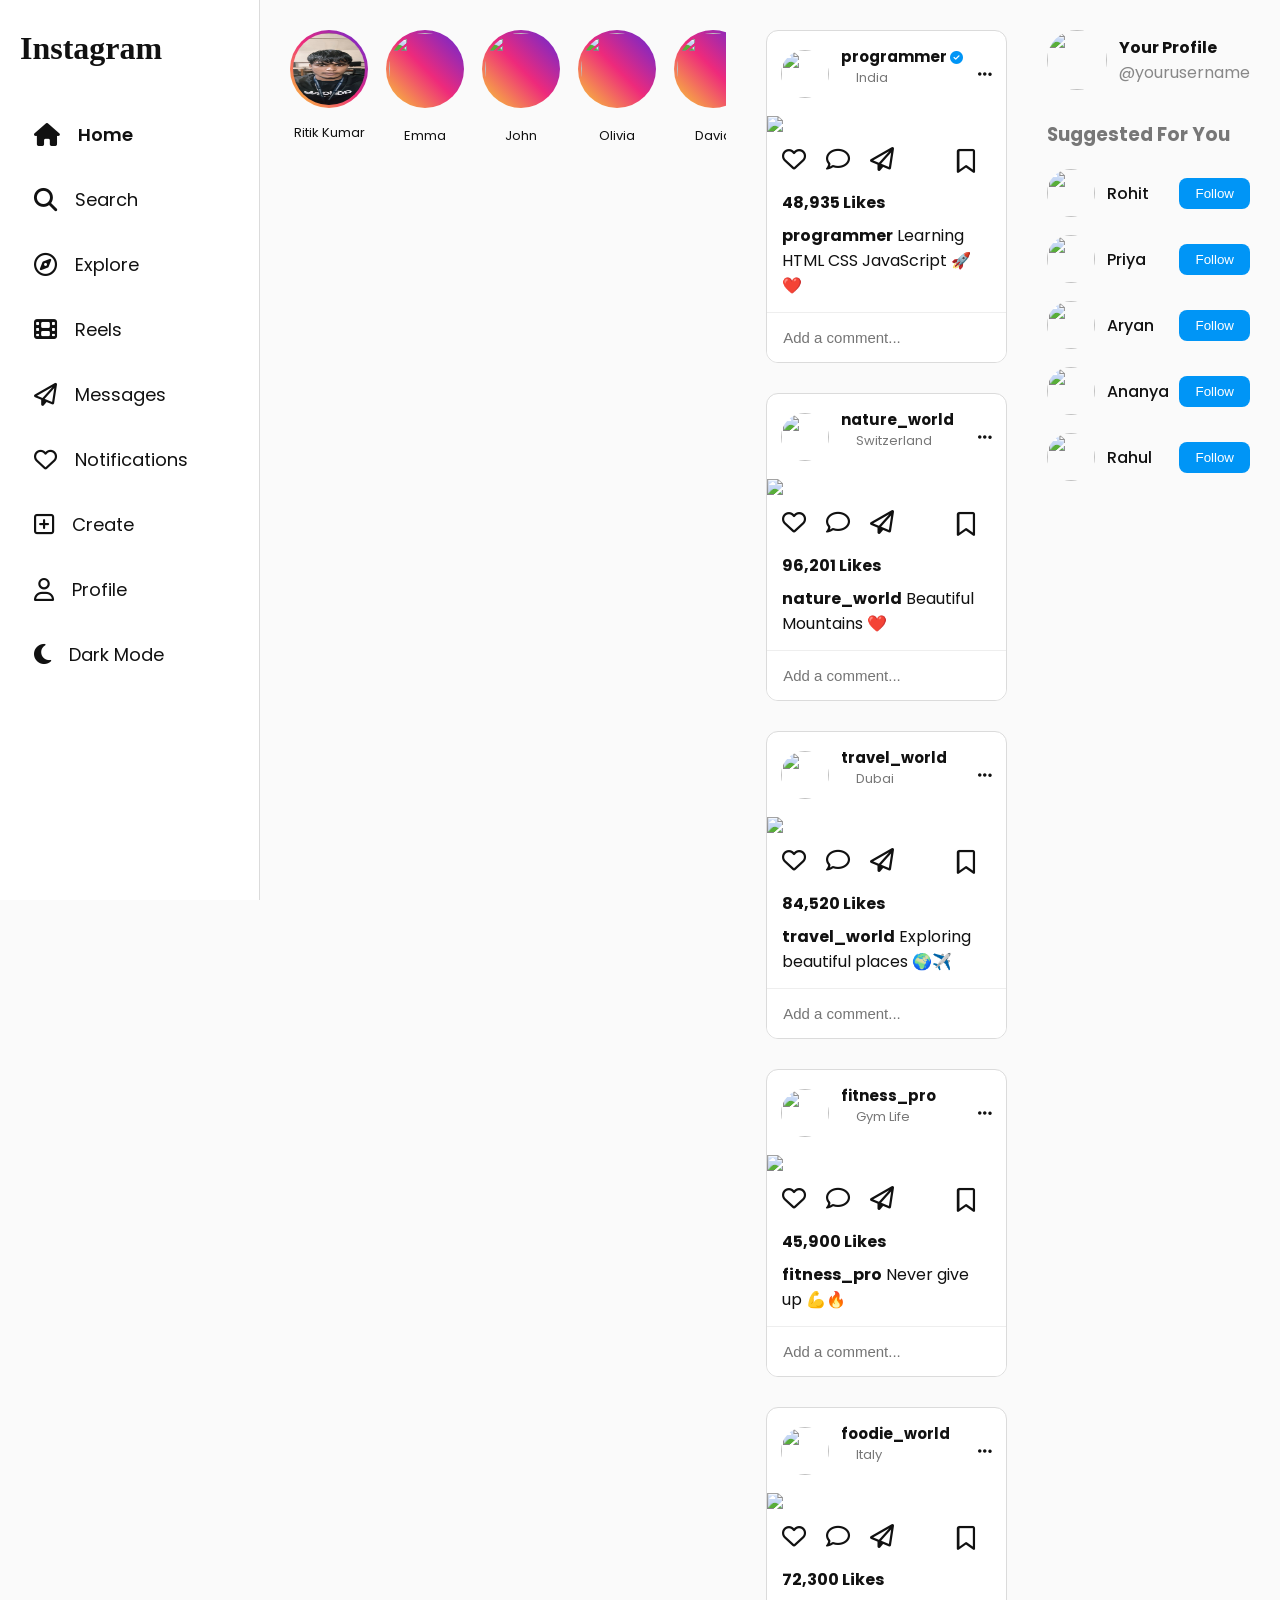
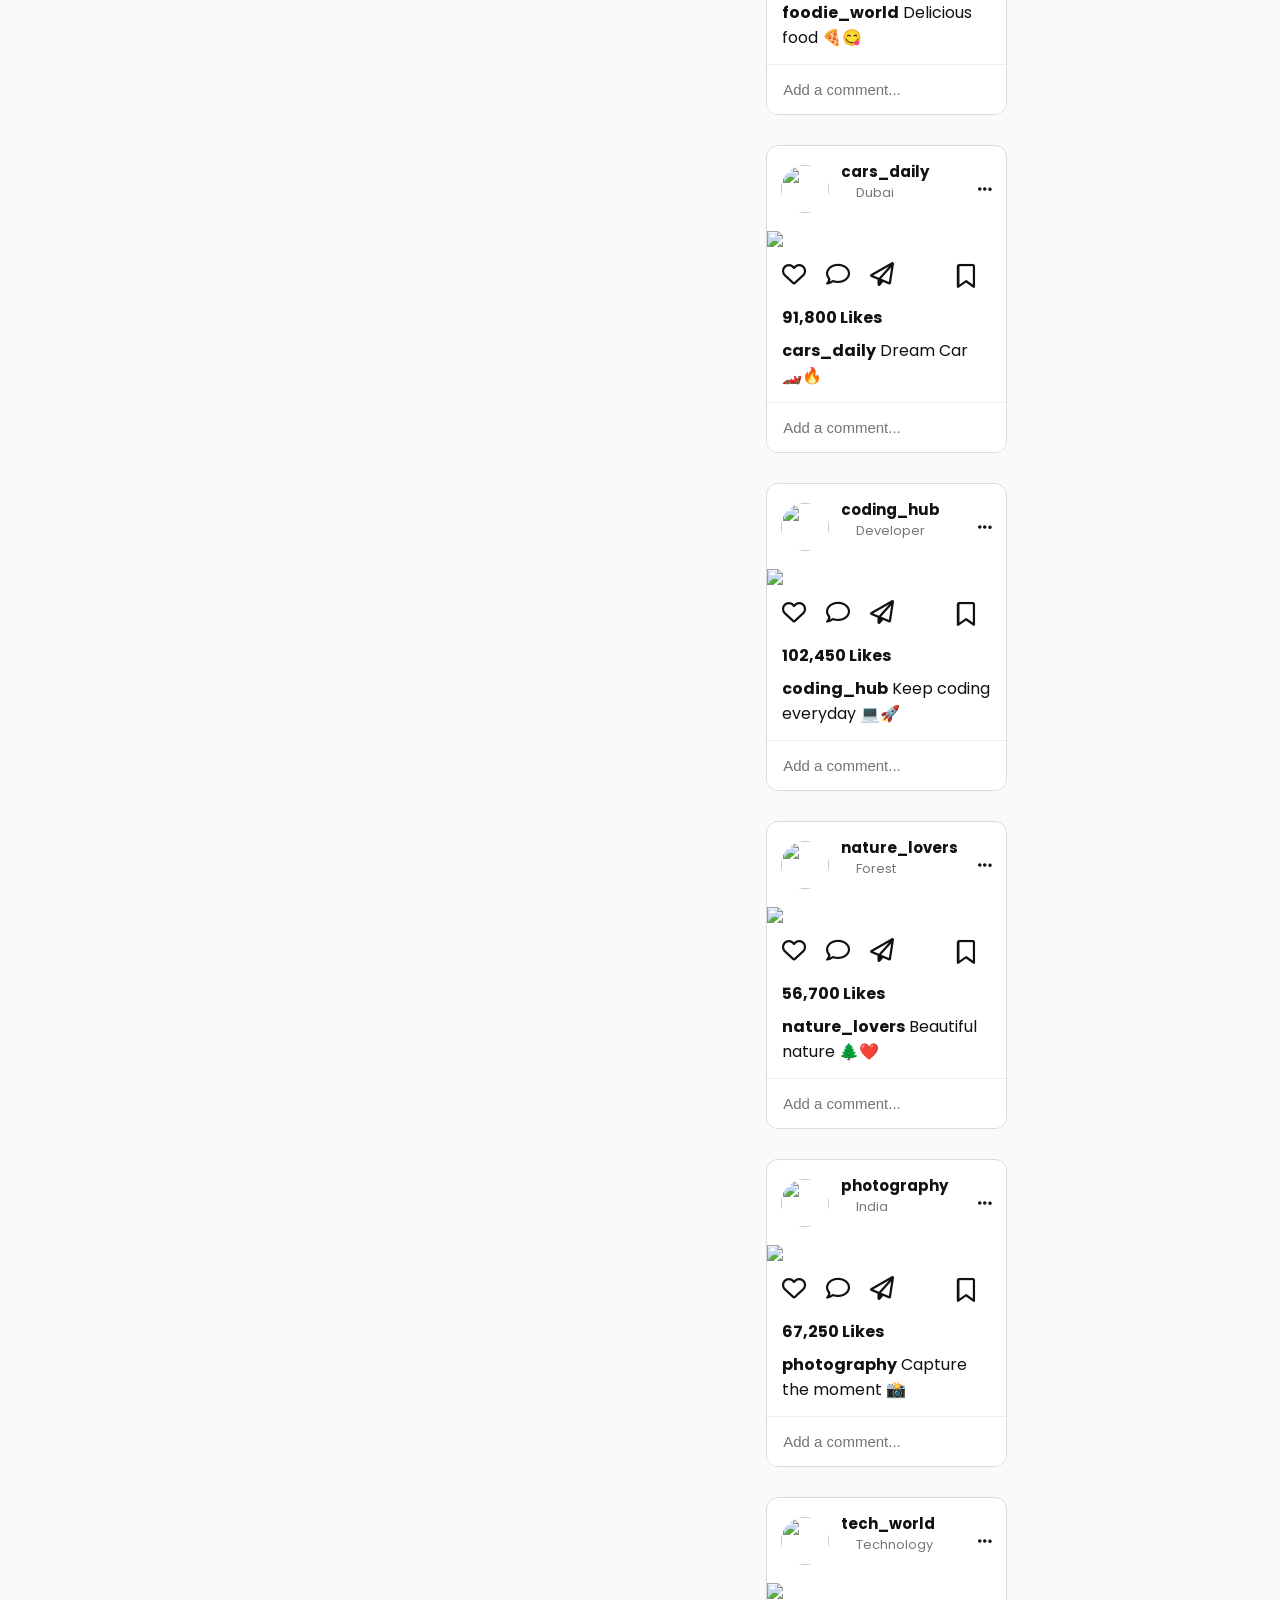
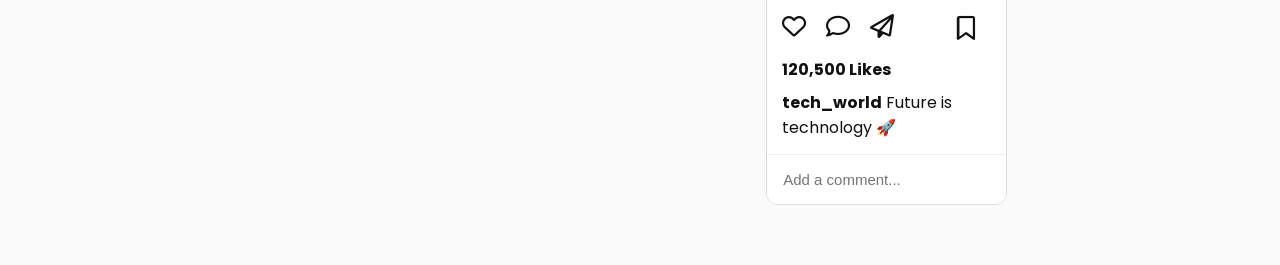
==== INSTAGRAM CLON/index.html @ 10391f7f "Auto Backup Wed 07/29/2026 21:56:53.97" ====
<!DOCTYPE html>
<html lang="en">

<head>

    <meta charset="UTF-8">
    <meta name="viewport" content="width=device-width, initial-scale=1.0">

    <title>Instagram Clone</title>

    <link rel="stylesheet" href="style.css">

    <link rel="preconnect" href="https://fonts.googleapis.com">
    <link rel="preconnect" href="https://fonts.gstatic.com" crossorigin>

    <link href="https://fonts.googleapis.com/css2?family=Poppins:wght@300;400;500;600;700&display=swap"
        rel="stylesheet">

    <link rel="stylesheet" href="https://cdnjs.cloudflare.com/ajax/libs/font-awesome/6.7.2/css/all.min.css" />

</head>

<body>

    <!-- ================= Sidebar ================= -->

    <div class="sidebar">

        <h1 class="logo">Instagram</h1>

        <ul>

            <li class="active">
                <i class="fa-solid fa-house"></i>
                <span>Home</span>
            </li>

            <li>
                <i class="fa-solid fa-magnifying-glass"></i>
                <span>Search</span>
            </li>

            <li>
                <i class="fa-regular fa-compass"></i>
                <span>Explore</span>
            </li>

            <li>
                <i class="fa-solid fa-film"></i>
                <span>Reels</span>
            </li>

            <li>
                <i class="fa-regular fa-paper-plane"></i>
                <span>Messages</span>
            </li>

            <li>
                <i class="fa-regular fa-heart"></i>
                <span>Notifications</span>
            </li>

            <li>
                <i class="fa-regular fa-square-plus"></i>
                <span>Create</span>
            </li>

            <li>
                <i class="fa-regular fa-user"></i>
                <span>Profile</span>
            </li>
            <li id="darkMode">
                <i class="fa-solid fa-moon"></i>
                <span>Dark Mode</span>
            </li>

        </ul>

    </div>

    <!-- ================= Main ================= -->

    <div class="main">

        <!-- Stories -->

        <div class="stories">

            <div class="story">

                <img src="myimage.jpeg" alt="Ritik">
                
                <p>Ritik Kumar</p>
            </div>

            <div class="story">
                <img src="https://i.pravatar.cc/100?img=2">
                <p>Emma</p>
            </div>

            <div class="story">
                <img src="https://i.pravatar.cc/100?img=3">
                <p>John</p>
            </div>

            <div class="story">
                <img src="https://i.pravatar.cc/100?img=4">
                <p>Olivia</p>
            </div>

            <div class="story">
                <img src="https://i.pravatar.cc/100?img=5">
                <p>David</p>
            </div>

            <div class="story">
                <img src="https://i.pravatar.cc/100?img=6">
                <p>Sophia</p>
            </div>

            <div class="story">
                <img src="https://i.pravatar.cc/100?img=7">
                <p>Noah</p>
            </div>

            <div class="story">
                <img src="https://i.pravatar.cc/100?img=8">
                <p>James</p>
            </div>

            <div class="story">
                <img src="https://i.pravatar.cc/100?img=9">
                <p>Lucas</p>
            </div>

            <div class="story">
                <img src="https://i.pravatar.cc/100?img=10">
                <p>Emily</p>
            </div>

        </div>

        <!-- Feed -->

        <div class="feed">

            <!-- POST 1 -->

            <div class="post">

                <div class="post-header">

                    <div class="profile">

                        <img src="https://i.pravatar.cc/100?img=12">

                        <div>

                            <h3>programmer <i class="fa-solid fa-circle-check verify"></i></h3>

                            <p>India</p>

                        </div>

                    </div>

                    <i class="fa-solid fa-ellipsis"></i>

                </div>

                <img class="post-img" src="https://picsum.photos/700/700?random=1">

                <div class="actions">

                    <div>

                        <i class="fa-regular fa-heart like"></i>

                        <i class="fa-regular fa-comment"></i>

                        <i class="fa-regular fa-paper-plane"></i>

                    </div>

                    <i class="fa-regular fa-bookmark"></i>

                </div>

                <h4>48,935 Likes</h4>

                <p>

                    <b>programmer</b>

                    Learning HTML CSS JavaScript 🚀❤️

                </p>

                <input type="text" placeholder="Add a comment...">

            </div>

            <!-- POST 2 -->

            <div class="post">

                <div class="post-header">

                    <div class="profile">

                        <img src="https://i.pravatar.cc/100?img=25">

                        <div>

                            <h3>nature_world</h3>

                            <p>Switzerland</p>

                        </div>

                    </div>

                    <i class="fa-solid fa-ellipsis"></i>

                </div>

                <img class="post-img" src="https://picsum.photos/700/700?random=2">

                <div class="actions">

                    <div>

                        <i class="fa-regular fa-heart like"></i>

                        <i class="fa-regular fa-comment"></i>

                        <i class="fa-regular fa-paper-plane"></i>

                    </div>

                    <i class="fa-regular fa-bookmark"></i>

                </div>

                <h4>96,201 Likes</h4>

                <p>

                    <b>nature_world</b>

                    Beautiful Mountains ❤️

                </p>

                <input type="text" placeholder="Add a comment...">

            </div>
            <!-- POST 3 -->

            <div class="post">

                <div class="post-header">
                    <div class="profile">

                        <img src="https://i.pravatar.cc/100?img=55">

                        <div>
                            <h3>travel_world</h3>
                            <p>Dubai</p>
                        </div>

                    </div>

                    <i class="fa-solid fa-ellipsis"></i>
                </div>

                <img class="post-img" src="https://picsum.photos/700/700?random=3">

                <div class="actions">
                    <div>
                        <i class="fa-regular fa-heart like"></i>
                        <i class="fa-regular fa-comment"></i>
                        <i class="fa-regular fa-paper-plane"></i>
                    </div>

                    <i class="fa-regular fa-bookmark"></i>
                </div>

                <h4>84,520 Likes</h4>
                <p><b>travel_world</b> Exploring beautiful places 🌍✈️</p>

                <input type="text" placeholder="Add a comment...">

            </div>


            <!-- POST 4 -->

            <div class="post">

                <div class="post-header">

                    <div class="profile">

                        <img src="https://i.pravatar.cc/100?img=60">

                        <div>
                            <h3>fitness_pro</h3>
                            <p>Gym Life</p>
                        </div>

                    </div>

                    <i class="fa-solid fa-ellipsis"></i>

                </div>

                <img class="post-img" src="https://picsum.photos/700/700?random=4">

                <div class="actions">
                    <div>
                        <i class="fa-regular fa-heart like"></i>
                        <i class="fa-regular fa-comment"></i>
                        <i class="fa-regular fa-paper-plane"></i>
                    </div>

                    <i class="fa-regular fa-bookmark"></i>
                </div>

                <h4>45,900 Likes</h4>

                <p><b>fitness_pro</b> Never give up 💪🔥</p>

                <input type="text" placeholder="Add a comment...">

            </div>


            <!-- POST 5 -->

            <div class="post">

                <div class="post-header">

                    <div class="profile">

                        <img src="https://i.pravatar.cc/100?img=20">

                        <div>
                            <h3>foodie_world</h3>
                            <p>Italy</p>
                        </div>

                    </div>

                    <i class="fa-solid fa-ellipsis"></i>

                </div>

                <img class="post-img" src="https://picsum.photos/700/700?random=5">

                <div class="actions">

                    <div>
                        <i class="fa-regular fa-heart like"></i>
                        <i class="fa-regular fa-comment"></i>
                        <i class="fa-regular fa-paper-plane"></i>
                    </div>

                    <i class="fa-regular fa-bookmark"></i>

                </div>

                <h4>72,300 Likes</h4>

                <p><b>foodie_world</b> Delicious food 🍕😋</p>

                <input type="text" placeholder="Add a comment...">

            </div>


            <!-- POST 6 -->

            <div class="post">

                <div class="post-header">

                    <div class="profile">

                        <img src="https://i.pravatar.cc/100?img=15">

                        <div>
                            <h3>cars_daily</h3>
                            <p>Dubai</p>
                        </div>

                    </div>

                    <i class="fa-solid fa-ellipsis"></i>

                </div>

                <img class="post-img" src="https://picsum.photos/700/700?random=6">

                <div class="actions">

                    <div>
                        <i class="fa-regular fa-heart like"></i>
                        <i class="fa-regular fa-comment"></i>
                        <i class="fa-regular fa-paper-plane"></i>
                    </div>

                    <i class="fa-regular fa-bookmark"></i>

                </div>

                <h4>91,800 Likes</h4>

                <p><b>cars_daily</b> Dream Car 🏎️🔥</p>

                <input type="text" placeholder="Add a comment...">

            </div>


            <!-- POST 7 -->

            <div class="post">

                <div class="post-header">

                    <div class="profile">

                        <img src="https://i.pravatar.cc/100?img=8">

                        <div>
                            <h3>coding_hub</h3>
                            <p>Developer</p>
                        </div>

                    </div>

                    <i class="fa-solid fa-ellipsis"></i>

                </div>

                <img class="post-img" src="https://picsum.photos/700/700?random=7">

                <div class="actions">

                    <div>
                        <i class="fa-regular fa-heart like"></i>
                        <i class="fa-regular fa-comment"></i>
                        <i class="fa-regular fa-paper-plane"></i>
                    </div>

                    <i class="fa-regular fa-bookmark"></i>

                </div>

                <h4>102,450 Likes</h4>

                <p><b>coding_hub</b> Keep coding everyday 💻🚀</p>

                <input type="text" placeholder="Add a comment...">

            </div>


            <!-- POST 8 -->

            <div class="post">

                <div class="post-header">

                    <div class="profile">

                        <img src="https://i.pravatar.cc/100?img=30">

                        <div>
                            <h3>nature_lovers</h3>
                            <p>Forest</p>
                        </div>

                    </div>

                    <i class="fa-solid fa-ellipsis"></i>

                </div>

                <img class="post-img" src="https://picsum.photos/700/700?random=8">

                <div class="actions">

                    <div>
                        <i class="fa-regular fa-heart like"></i>
                        <i class="fa-regular fa-comment"></i>
                        <i class="fa-regular fa-paper-plane"></i>
                    </div>

                    <i class="fa-regular fa-bookmark"></i>

                </div>

                <h4>56,700 Likes</h4>

                <p><b>nature_lovers</b> Beautiful nature 🌲❤️</p>

                <input type="text" placeholder="Add a comment...">

            </div>


            <!-- POST 9 -->

            <div class="post">

                <div class="post-header">

                    <div class="profile">

                        <img src="https://i.pravatar.cc/100?img=35">

                        <div>
                            <h3>photography</h3>
                            <p>India</p>
                        </div>

                    </div>

                    <i class="fa-solid fa-ellipsis"></i>

                </div>

                <img class="post-img" src="https://picsum.photos/700/700?random=9">

                <div class="actions">

                    <div>
                        <i class="fa-regular fa-heart like"></i>
                        <i class="fa-regular fa-comment"></i>
                        <i class="fa-regular fa-paper-plane"></i>
                    </div>

                    <i class="fa-regular fa-bookmark"></i>

                </div>

                <h4>67,250 Likes</h4>

                <p><b>photography</b> Capture the moment 📸</p>

                <input type="text" placeholder="Add a comment...">

            </div>


            <!-- POST 10 -->

            <div class="post">

                <div class="post-header">

                    <div class="profile">

                        <img src="https://i.pravatar.cc/100?img=40">

                        <div>
                            <h3>tech_world</h3>
                            <p>Technology</p>
                        </div>

                    </div>

                    <i class="fa-solid fa-ellipsis"></i>

                </div>

                <img class="post-img" src="https://picsum.photos/700/700?random=10">

                <div class="actions">

                    <div>
                        <i class="fa-regular fa-heart like"></i>
                        <i class="fa-regular fa-comment"></i>
                        <i class="fa-regular fa-paper-plane"></i>
                    </div>

                    <i class="fa-regular fa-bookmark"></i>

                </div>

                <h4>120,500 Likes</h4>

                <p><b>tech_world</b> Future is technology 🚀</p>

                <input type="text" placeholder="Add a comment...">

            </div>

        </div>
        

        <!-- Right Sidebar -->

        <div class="right">

            <div class="my-profile">

                <img src="https://i.pravatar.cc/100?img=35">

                <div>

                    <h4>Your Profile</h4>

                    <p>@yourusername</p>

                </div>

            </div>

            <h3 class="suggest">
                Suggested For You
            </h3>

            <div class="suggestion">

                <img src="https://i.pravatar.cc/100?img=44">

                <span>Rohit</span>

                <button>Follow</button>

            </div>

            <div class="suggestion">

                <img src="https://i.pravatar.cc/100?img=45">

                <span>Priya</span>

                <button>Follow</button>

            </div>

            <div class="suggestion">

                <img src="https://i.pravatar.cc/100?img=46">

                <span>Aryan</span>

                <button>Follow</button>

            </div>

            <div class="suggestion">

                <img src="https://i.pravatar.cc/100?img=47">

                <span>Ananya</span>

                <button>Follow</button>

            </div>

            <div class="suggestion">

                <img src="https://i.pravatar.cc/100?img=48">

                <span>Rahul</span>

                <button>Follow</button>

            </div>

        </div>

    </div>
    <!-- Mobile Bottom Navbar -->

    <div class="bottom-nav">

        <i class="fa-solid fa-house"></i>

        <i class="fa-solid fa-magnifying-glass"></i>

        <i class="fa-solid fa-film"></i>

        <i class="fa-regular fa-heart"></i>

        <i class="fa-regular fa-user"></i>

    </div>

    <script src="script.js"></script>

</body>

</html>
---- INSTAGRAM CLON/style.css ----
/* ===========================
   Google Reset
=========================== */

* {
    margin: 0;
    padding: 0;
    box-sizing: border-box;
}

body {
    font-family: 'Poppins', sans-serif;
    background: #fafafa;
    color: #111;
    display: flex;
}

/* ===========================
   Sidebar
=========================== */

.sidebar {
    width: 260px;
    height: 100vh;
    background: #fff;
    border-right: 1px solid #dbdbdb;
    position: fixed;
    left: 0;
    top: 0;
    padding: 30px 20px;
}

.logo {
    font-size: 32px;
    font-family: cursive;
    margin-bottom: 40px;
}

.sidebar ul {
    list-style: none;
}

.sidebar li {
    display: flex;
    align-items: center;
    gap: 18px;
    padding: 14px;
    margin-bottom: 10px;
    border-radius: 12px;
    cursor: pointer;
    transition: .3s;
    font-size: 18px;
}

.sidebar li:hover {
    background: #f2f2f2;
}

.sidebar li.active {
    font-weight: 600;
}

.sidebar i {
    font-size: 23px;
}

/* ===========================
   Main Layout
=========================== */

.main {
    margin-left: 260px;
    width: calc(100% - 260px);
    display: flex;
    justify-content: center;
    gap: 40px;
    padding: 30px;
}

/* ===========================
   Feed
=========================== */

.feed {
    width: 520px;
}

/* ===========================
   Stories
=========================== */

.stories {
    display: flex;
    gap: 18px;
    overflow-x: auto;
    margin-bottom: 30px;
    scrollbar-width: none;
}

.stories::-webkit-scrollbar {
    display: none;
}

.story {
    text-align: center;
    cursor: pointer;
}

.story img {
    width: 78px;
    height: 78px;
    border-radius: 50%;
    padding: 3px;
    background:
        linear-gradient(45deg,
            #f9ce34,
            #ee2a7b,
            #6228d7);
}

.story p {
    margin-top: 8px;
    font-size: 13px;
}

/* ===========================
   Post Card
=========================== */

.post {
    background: #fff;
    border: 1px solid #dbdbdb;
    border-radius: 12px;
    overflow: hidden;
    margin-bottom: 30px;
}

.post-header {
    display: flex;
    justify-content: space-between;
    align-items: center;
    padding: 14px;
}

.profile {
    display: flex;
    align-items: center;
    gap: 12px;
}

.profile img {
    width: 48px;
    height: 48px;
    border-radius: 50%;
}

.profile h3 {
    font-size: 15px;
}

.profile p {
    color: #777;
    font-size: 13px;
}

.verify {
    color: #0095f6;
    font-size: 13px;
}

.post-img {
    width: 100%;
    display: block;
}

.actions {
    display: flex;
    justify-content: space-between;
    align-items: center;
    padding: 15px;
}

.actions i {
    font-size: 24px;
    margin-right: 16px;
    cursor: pointer;
    transition: .25s;
}

.actions i:hover {
    transform: scale(1.15);
}

.post h4 {
    padding: 0 15px;
    margin-bottom: 8px;
}

.post p {
    padding: 0 15px;
    margin-bottom: 14px;
}

.post input {
    width: 100%;
    border: none;
    border-top: 1px solid #eee;
    padding: 16px;
    outline: none;
    font-size: 15px;
}

/* ===========================
   Right Panel
=========================== */

.right {
    width: 320px;
}

.my-profile {
    display: flex;
    align-items: center;
    gap: 12px;
    margin-bottom: 30px;
}

.my-profile img {
    width: 60px;
    height: 60px;
    border-radius: 50%;
}

.my-profile p {
    color: #888;
}

.suggest {
    margin-bottom: 20px;
    color: #777;
}

.suggestion {
    display: flex;
    align-items: center;
    justify-content: space-between;
    margin-bottom: 18px;
}

.suggestion img {
    width: 48px;
    height: 48px;
    border-radius: 50%;
}

.suggestion span {
    flex: 1;
    margin-left: 12px;
    font-weight: 500;
}

.suggestion button {
    background: #0095f6;
    color: #fff;
    border: none;
    padding: 8px 16px;
    border-radius: 8px;
    cursor: pointer;
    transition: .3s;
}

.suggestion button:hover {
    background: #0077cc;
}

/* ===========================
   Tablet
=========================== */

@media (max-width: 1024px) {

    .right {
        display: none;
    }

    .feed {
        width: 100%;
        max-width: 500px;
    }

    .main {
        margin-left: 90px;
        width: calc(100% - 90px);
        padding: 20px;
    }

    .sidebar {
        width: 90px;
    }

    .sidebar span {
        display: none;
    }

    .logo {
        font-size: 18px;
    }

}

/* ===========================
   Mobile
=========================== */

@media (max-width:768px) {

    body {
        display: block;
    }

    .sidebar {
        display: none;
    }

    .main {
        margin: 0;
        width: 100%;
        display: block;
        padding: 10px;
    }

    .feed {
        width: 100%;
        max-width: 100%;
    }

    .stories {
        gap: 12px;
    }

    .story img {
        width: 65px;
        height: 65px;
    }

    .post {
        border-radius: 0;
        border-left: none;
        border-right: none;
    }

}

/* ===========================
   Small Mobile
=========================== */

@media (max-width:480px) {

    .post-header h3 {
        font-size: 14px;
    }

    .post p {
        font-size: 14px;
    }

    .actions i {
        font-size: 22px;
    }

}


/* =========================
   Dark Mode
========================= */

body.dark {
    background: #000;
    color: white;
}


body.dark .sidebar,
body.dark .post {
    background: #121212;
    border-color: #333;
}


body.dark .sidebar li:hover {
    background: #222;
}


body.dark input {
    background: #121212;
    color: white;
    border-color: #333;
}


body.dark .profile p,
body.dark .my-profile p {
    color: #aaa;
}


/* Like Red */

.like.active {
    color: red;
}

/* =========================
 Mobile Bottom Navbar
========================= */

.bottom-nav {

    display: none;

}


/* Mobile */

@media(max-width:768px) {

    .bottom-nav {

        position: fixed;

        bottom: 0;

        left: 0;

        width: 100%;

        height: 60px;

        background: white;

        border-top: 1px solid #ddd;

        display: flex;

        justify-content: space-around;

        align-items: center;

        z-index: 1000;

    }


    .bottom-nav i {

        font-size: 22px;

        cursor: pointer;

    }


    body.dark .bottom-nav {

        background: #121212;

        border-color: #333;

    }


}

/* =========================
 Profile Page
========================= */


.profile-page {

    width: 700px;

    background: white;

    padding: 30px;

    border-radius: 15px;

}



.profile-top {

    display: flex;

    gap: 50px;

    align-items: center;

}



.profile-photo {

    width: 150px;

    height: 150px;

    border-radius: 50%;

}



.profile-info {

    flex: 1;

}



.profile-name {

    display: flex;

    align-items: center;

    gap: 10px;

    margin-bottom: 20px;

}



.profile-name button {

    border: none;

    padding: 8px 18px;

    border-radius: 8px;

    cursor: pointer;

}



.stats {

    display: flex;

    gap: 35px;

    margin-bottom: 20px;

}



.stats div {

    display: flex;

    flex-direction: column;

}



.bio p {

    margin-top: 5px;

}



/* Tabs */


.profile-tabs {

    margin-top: 40px;

    border-top: 1px solid #ddd;

    display: flex;

    justify-content: center;

    gap: 60px;

    padding: 15px;

}



.profile-tabs div {

    cursor: pointer;

    color: #777;

}



.profile-tabs .active {

    color: black;

    font-weight: bold;

}



/* Grid */


.profile-grid {

    display: grid;

    grid-template-columns: repeat(3, 1fr);

    gap: 5px;

}



.profile-grid img {

    width: 100%;

    aspect-ratio: 1;

    object-fit: cover;

}



/* Dark Mode */


body.dark .profile-page {

    background: #121212;

}


body.dark .profile-tabs {

    border-color: #333;

}


body.dark .profile-tabs .active {

    color: white;

}



/* Mobile */

@media(max-width:768px) {

    .profile-page {

        width: 100%;

        padding: 15px;

    }



    .profile-top {

        gap: 20px;

    }



    .profile-photo {

        width: 90px;

        height: 90px;

    }



    .profile-name {

        flex-wrap: wrap;

    }



    .stats {

        gap: 15px;

        font-size: 13px;

    }


    .profile-tabs {

        gap: 30px;

    }

}

.profile-page {

    width: 700px;
    margin: 40px auto;

}


.profile-header {

    display: flex;
    gap: 40px;
    align-items: center;
    margin-bottom: 40px;

}


.profile-header img {

    width: 150px;
    height: 150px;
    border-radius: 50%;

}


.profile-header button {

    padding: 8px 20px;
    border: none;
    border-radius: 8px;
    cursor: pointer;

}


.profile-grid {

    display: grid;
    grid-template-columns: repeat(3, 1fr);
    gap: 5px;

}


.profile-grid img {

    width: 100%;
    aspect-ratio: 1;
    object-fit: cover;

}
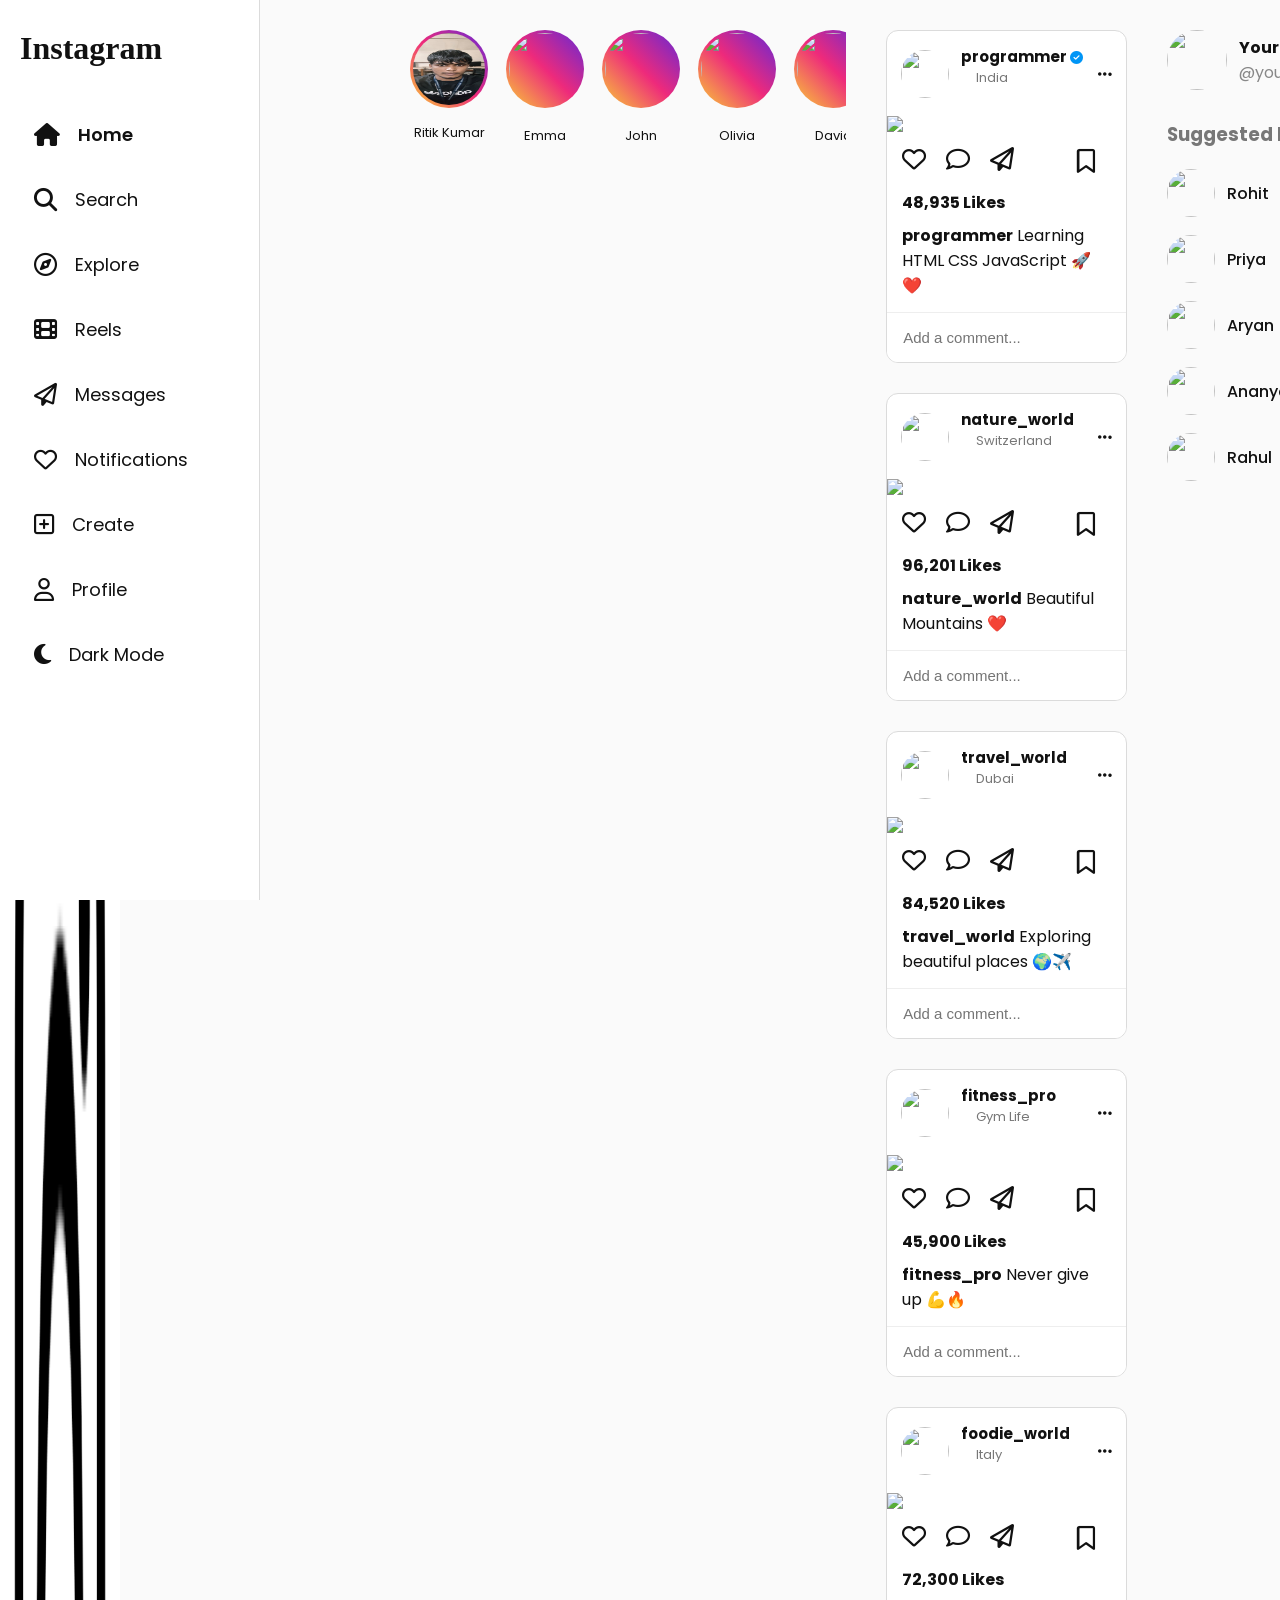
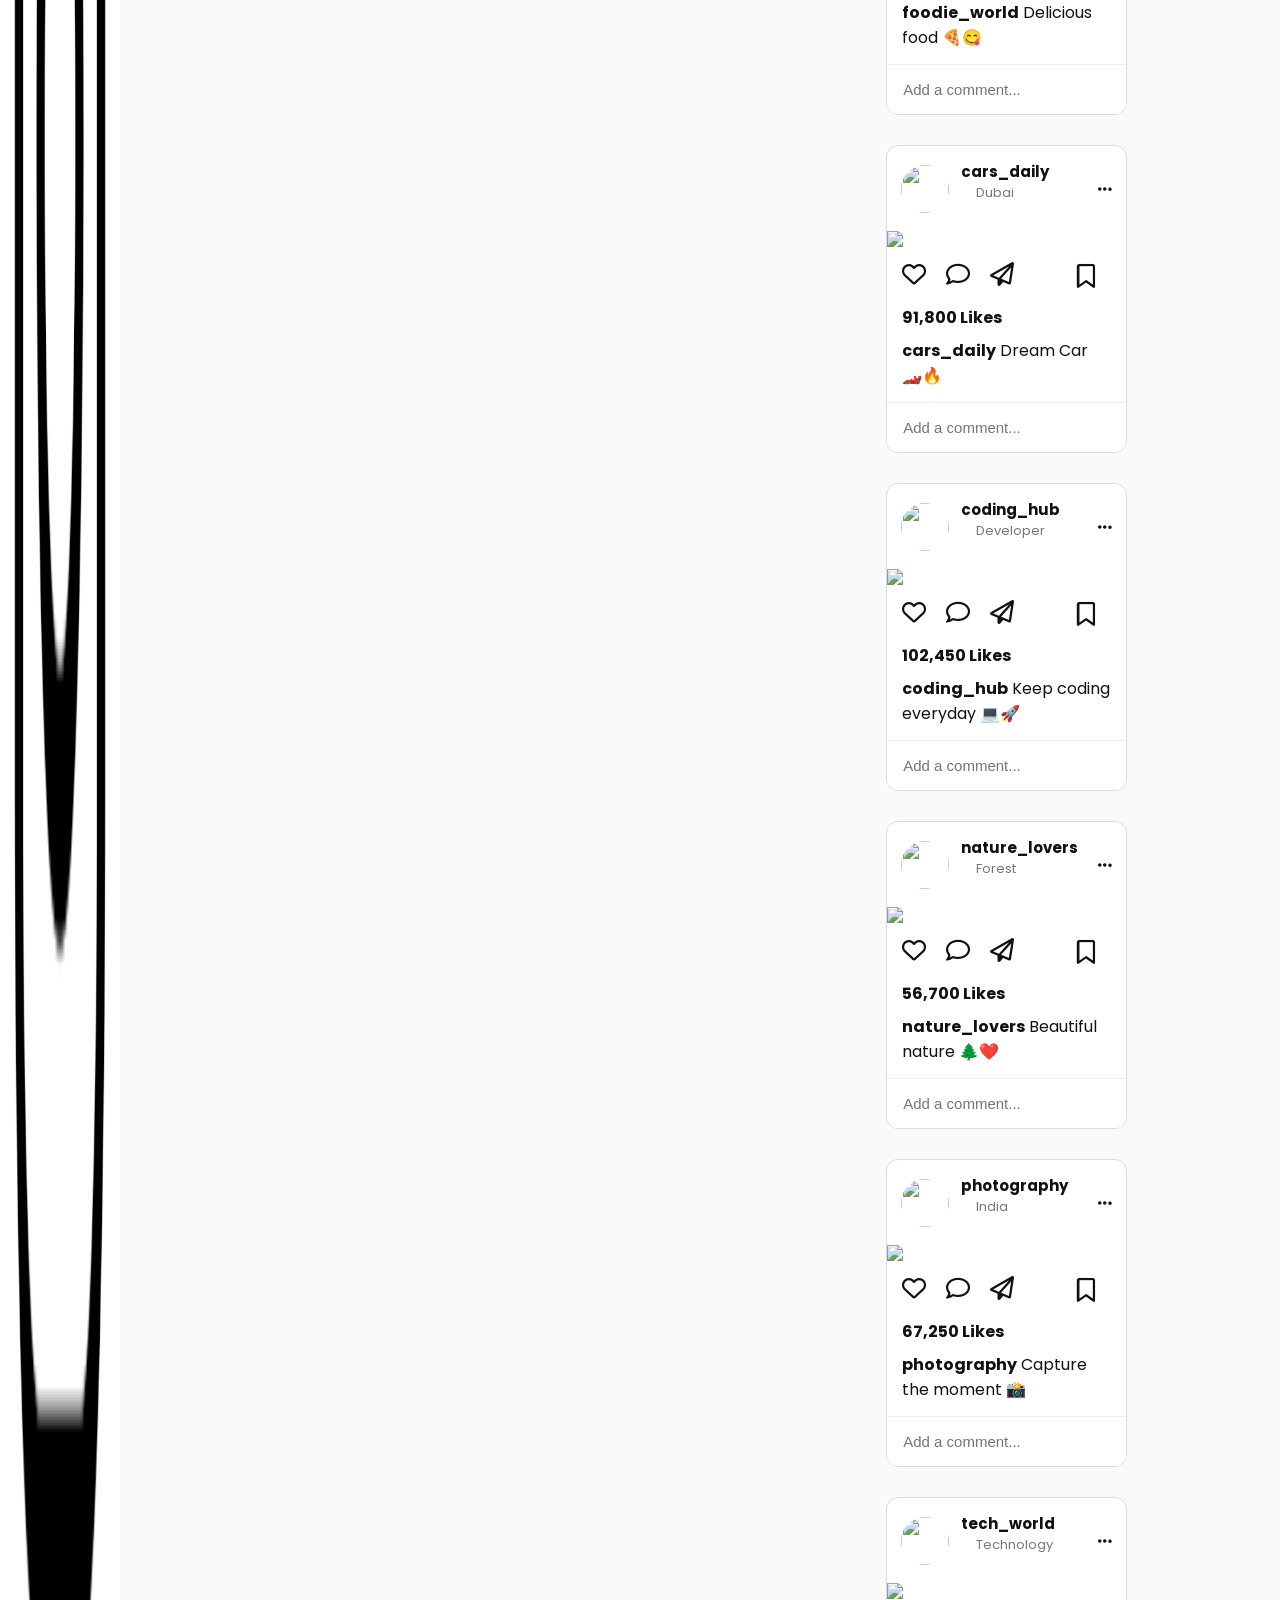
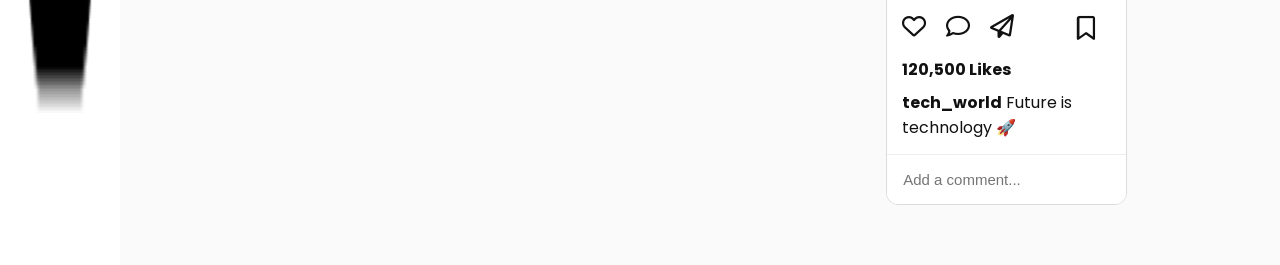
==== commit c6cc39b6: "Auto Backup Wed 07/29/2026 23:50:58.56" ====
--- a/INSTAGRAM CLON/index.html
+++ b/INSTAGRAM CLON/index.html
@@ -18,7 +18,10 @@
 
     <link rel="stylesheet" href="https://cdnjs.cloudflare.com/ajax/libs/font-awesome/6.7.2/css/all.min.css" />
 
+    <img src="instalogo.png" alt="Instagram Logo" width="120">
 </head>
+
+
 
 <body>
 
@@ -65,9 +68,12 @@
                 <span>Create</span>
             </li>
 
-            <li>
+            <li onclick="window.location.href='profile.html'">
+
                 <i class="fa-regular fa-user"></i>
+
                 <span>Profile</span>
+
             </li>
             <li id="darkMode">
                 <i class="fa-solid fa-moon"></i>
@@ -89,7 +95,7 @@
             <div class="story">
 
                 <img src="myimage.jpeg" alt="Ritik">
-                
+
                 <p>Ritik Kumar</p>
             </div>
 
@@ -600,7 +606,7 @@
             </div>
 
         </div>
-        
+
 
         <!-- Right Sidebar -->
 
--- a/INSTAGRAM CLON/style.css
+++ b/INSTAGRAM CLON/style.css
@@ -786,4 +786,13 @@
     aspect-ratio: 1;
     object-fit: cover;
 
+}
+
+.sidebar li a {
+    text-decoration: none;
+    color: inherit;
+    display: flex;
+    align-items: center;
+    gap: 18px;
+    width: 100%;
 }
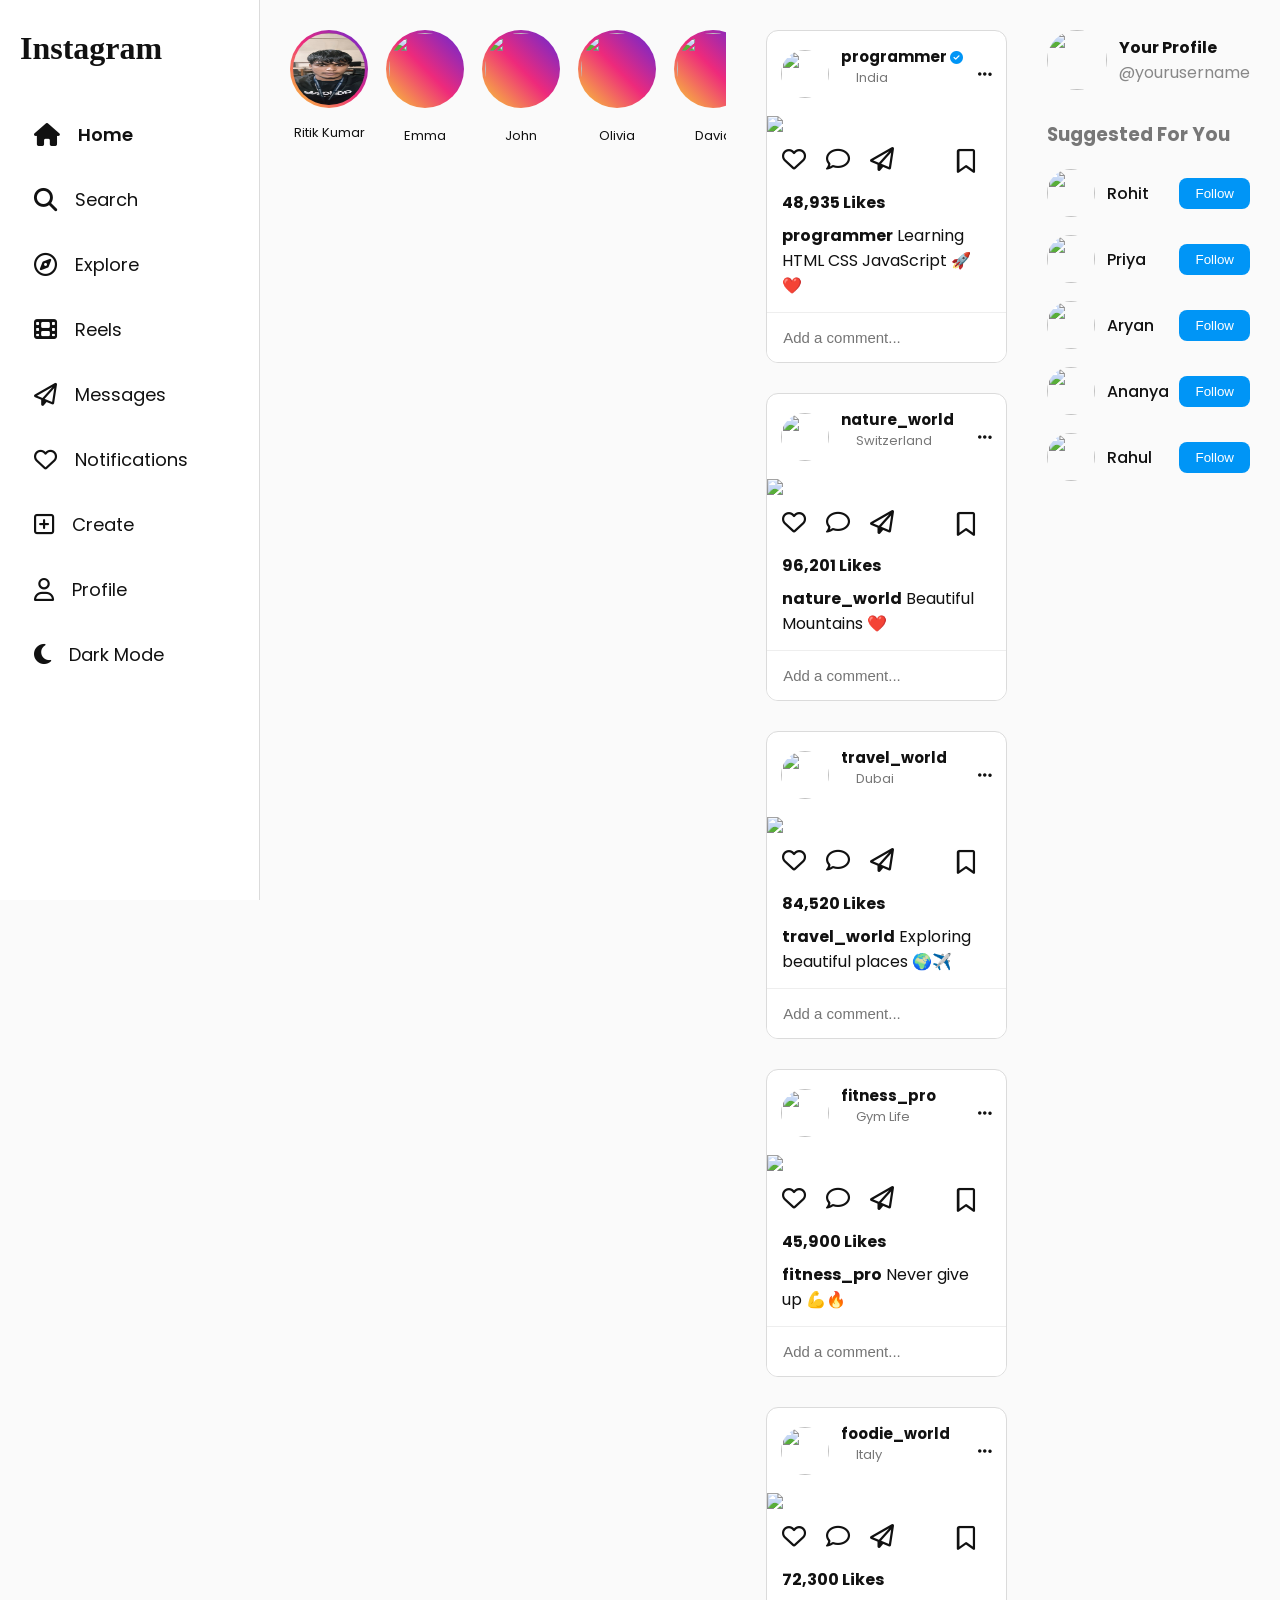
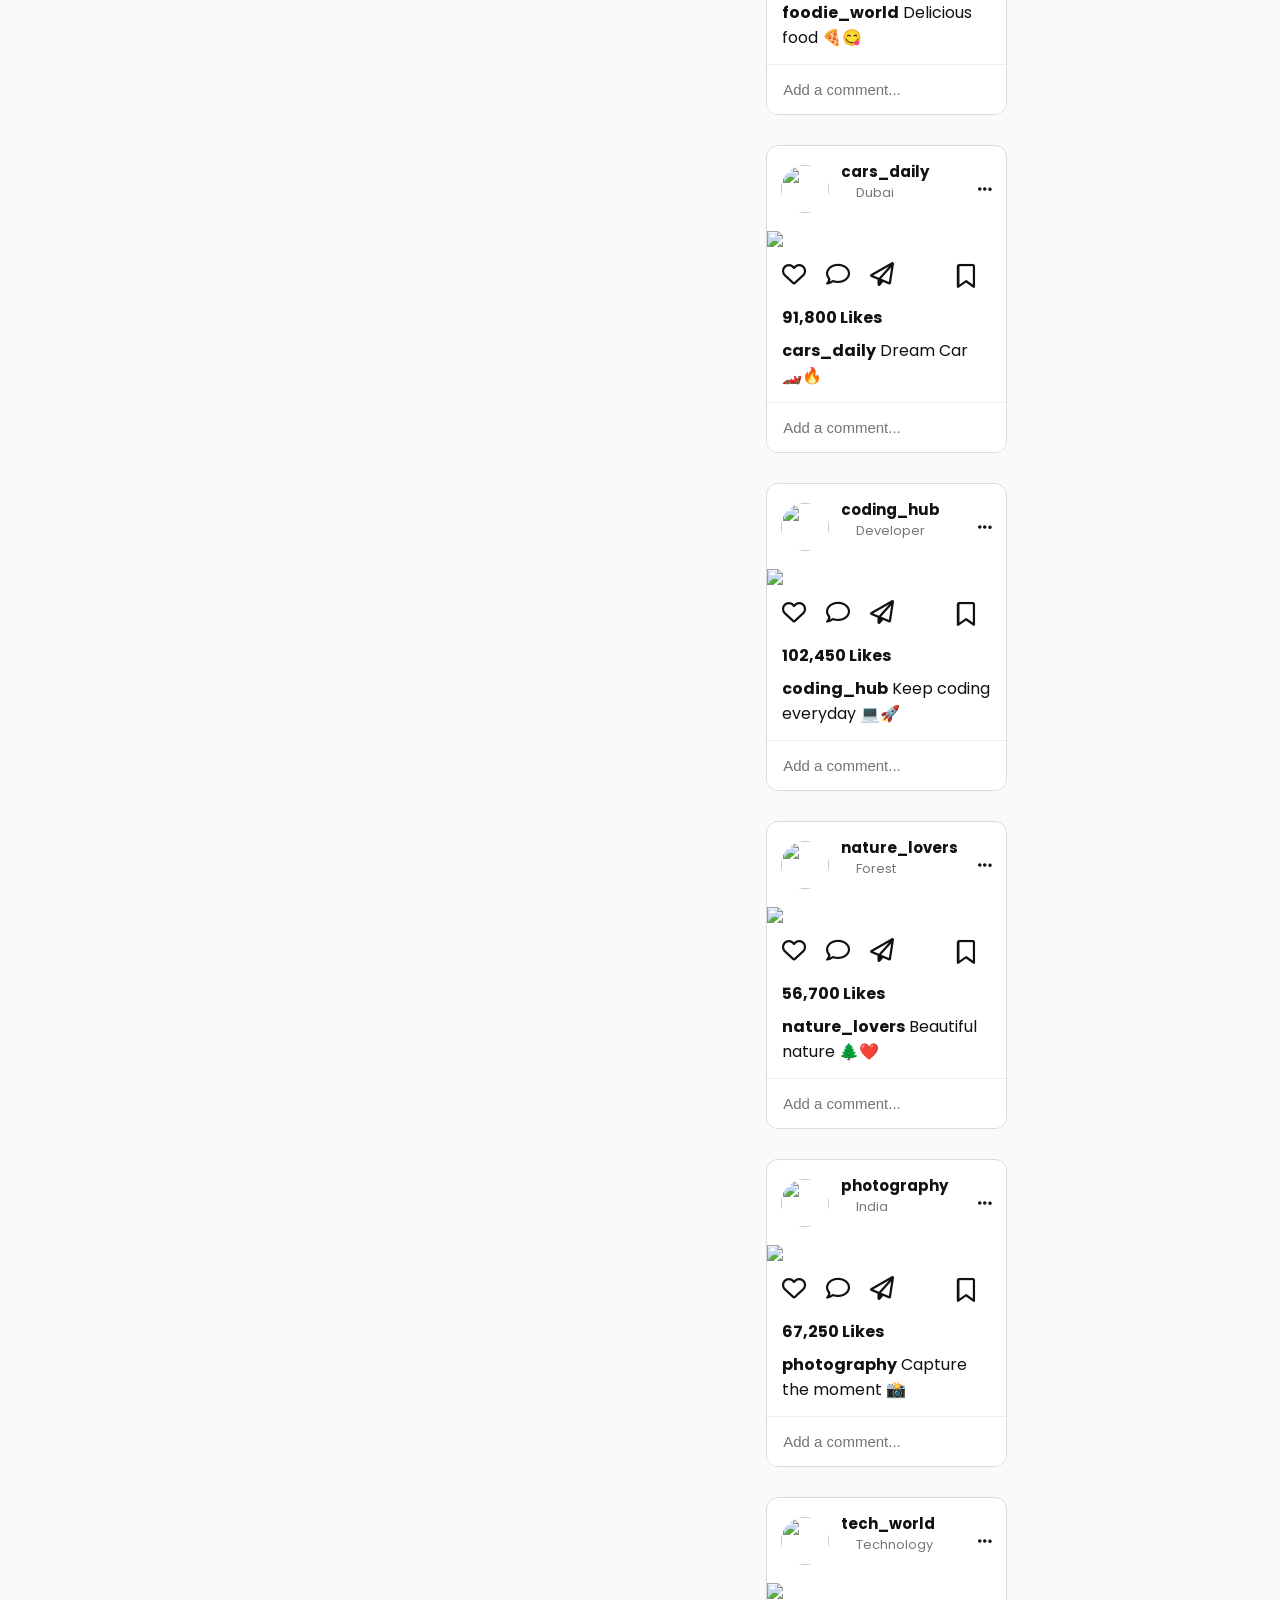
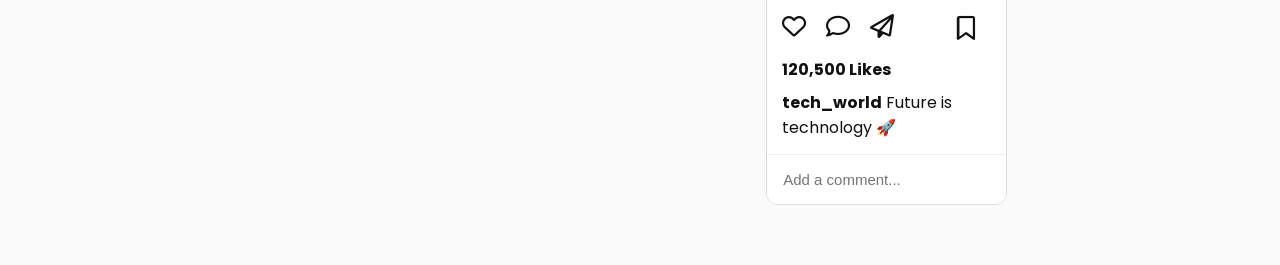
==== commit 08bfcbf0: "Auto Backup Thu 07/30/2026 21:20:46.83" ====
--- a/INSTAGRAM CLON/index.html
+++ b/INSTAGRAM CLON/index.html
@@ -6,7 +6,7 @@
     <meta charset="UTF-8">
     <meta name="viewport" content="width=device-width, initial-scale=1.0">
 
-    <title>Instagram Clone</title>
+    <title>Instagram</title>
 
     <link rel="stylesheet" href="style.css">
 
@@ -18,7 +18,7 @@
 
     <link rel="stylesheet" href="https://cdnjs.cloudflare.com/ajax/libs/font-awesome/6.7.2/css/all.min.css" />
 
-    <img src="instalogo.png" alt="Instagram Logo" width="120">
+    <link rel="icon" href="./instalogo.png" type="image/png" border-radius="50%">
 </head>
 
 
